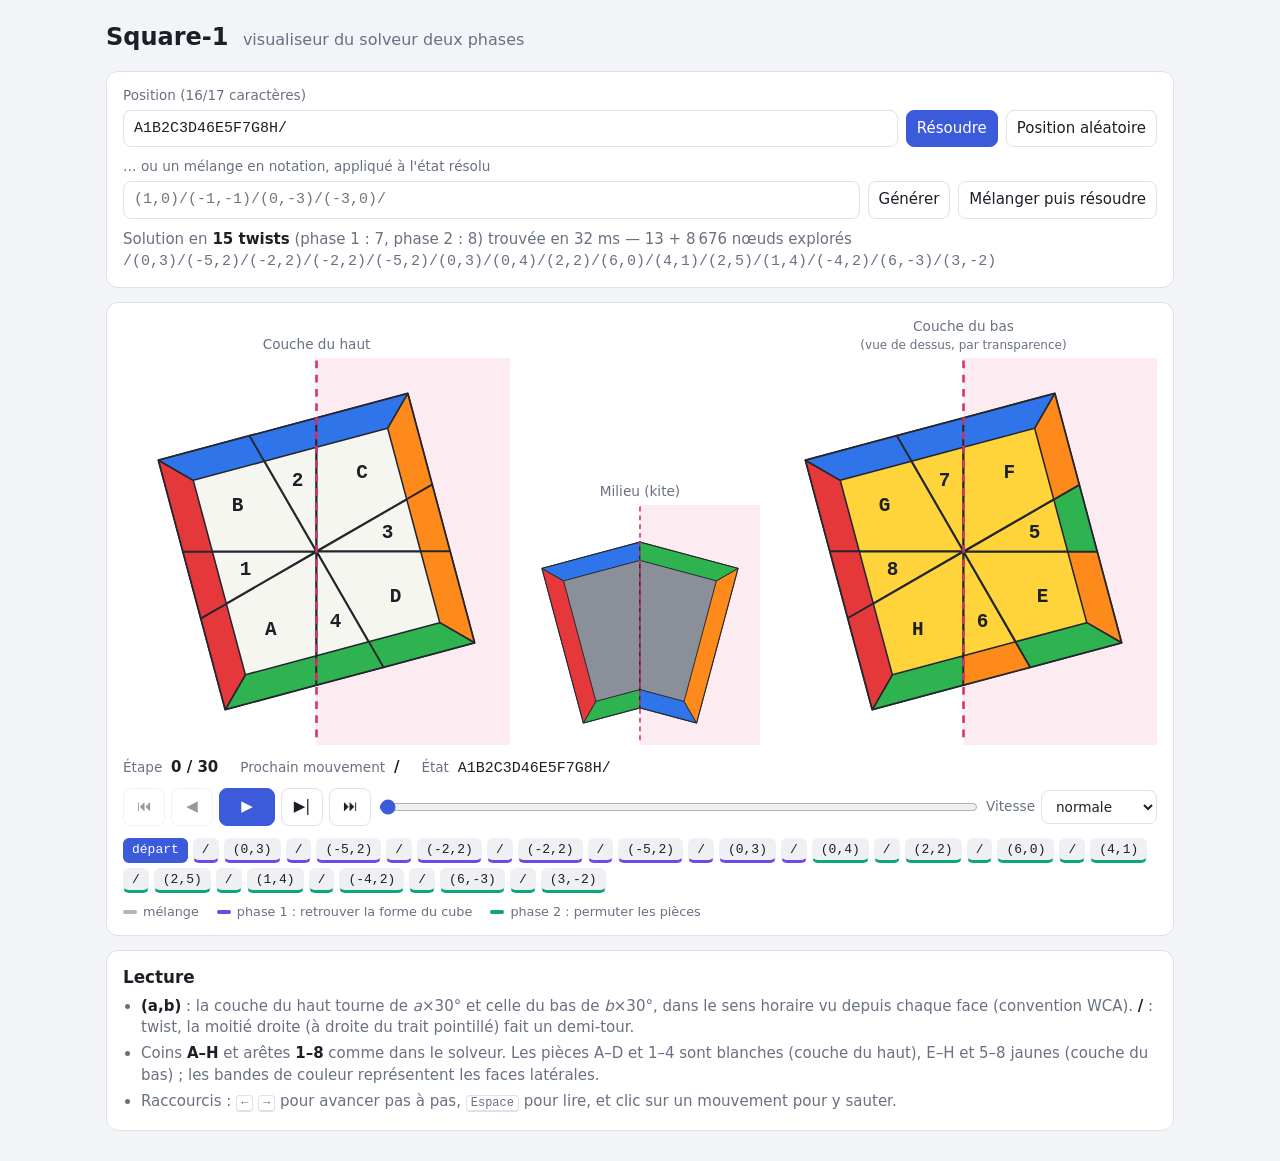
==== gui/index.html @ ebe66cd8 "Ajoute une interface graphique web qui anime les solutions du solveur Le solveur C est compilé en We" ====
<!doctype html>
<html lang="fr">
<head>
  <meta charset="utf-8">
  <meta name="viewport" content="width=device-width, initial-scale=1">
  <title>Square-1 Visualiseur</title>
  <link rel="stylesheet" href="style.css">
</head>
<body>
  <header>
    <h1>Square-1 <span>visualiseur du solveur deux phases</span></h1>
  </header>

  <main>
    <section class="card inputs">
      <div class="field">
        <label for="pos">Position (16/17 caractères)</label>
        <div class="row">
          <input id="pos" spellcheck="false" autocomplete="off" value="A1B2C3D46E5F7G8H/">
          <button id="btn-solve" class="primary">Résoudre</button>
          <button id="btn-random">Position aléatoire</button>
        </div>
      </div>
      <div class="field">
        <label for="scramble">… ou un mélange en notation, appliqué à l'état résolu</label>
        <div class="row">
          <input id="scramble" spellcheck="false" autocomplete="off" placeholder="(1,0)/(-1,-1)/(0,-3)/(-3,0)/">
          <button id="btn-gen" title="Génère un mélange aléatoire valide (12 twists)">Générer</button>
          <button id="btn-scramble">Mélanger puis résoudre</button>
        </div>
      </div>
      <p id="status" class="status">Chargement du solveur…</p>
    </section>

    <section class="card viewer">
      <div class="views">
        <figure>
          <figcaption>Couche du haut</figcaption>
          <svg id="svg-top" viewBox="-150 -150 300 300" role="img" aria-label="Couche du haut"></svg>
        </figure>
        <figure class="mid">
          <figcaption>Milieu <span id="mid-label"></span></figcaption>
          <svg id="svg-mid" viewBox="-150 -150 300 300" role="img" aria-label="Couche médiane"></svg>
        </figure>
        <figure>
          <figcaption>Couche du bas <small>(vue de dessus, par transparence)</small></figcaption>
          <svg id="svg-bot" viewBox="-150 -150 300 300" role="img" aria-label="Couche du bas"></svg>
        </figure>
      </div>

      <div class="now">
        <div><span class="k">Étape</span> <b id="step-count">0 / 0</b></div>
        <div><span class="k">Prochain mouvement</span> <b id="next-move">—</b></div>
        <div class="grow"><span class="k">État</span> <code id="state-str">—</code></div>
      </div>

      <div class="player">
        <button id="btn-first" title="Début (Origine)">⏮</button>
        <button id="btn-prev" title="Étape précédente (←)">◀</button>
        <button id="btn-play" class="primary play" title="Lecture / pause (Espace)">▶</button>
        <button id="btn-next" title="Étape suivante (→)">▶|</button>
        <button id="btn-last" title="Fin (Fin)">⏭</button>
        <input id="timeline" type="range" min="0" max="0" value="0" aria-label="Position dans la solution">
        <label class="speed">Vitesse
          <select id="speed">
            <option value="1400">lente</option>
            <option value="700" selected>normale</option>
            <option value="350">rapide</option>
            <option value="150">très rapide</option>
          </select>
        </label>
      </div>

      <div id="moves" class="moves" aria-label="Liste des mouvements"></div>
      <div class="legend">
        <span><i class="sw scramble"></i>mélange</span>
        <span><i class="sw p1"></i>phase 1 : retrouver la forme du cube</span>
        <span><i class="sw p2"></i>phase 2 : permuter les pièces</span>
      </div>
    </section>

    <section class="card help">
      <h2>Lecture</h2>
      <ul>
        <li><b>(a,b)</b> : la couche du haut tourne de <i>a</i>×30° et celle du bas de <i>b</i>×30°, dans le sens horaire vu depuis chaque face (convention WCA). <b>/</b> : twist, la moitié droite (à droite du trait pointillé) fait un demi-tour.</li>
        <li>Coins <b>A–H</b> et arêtes <b>1–8</b> comme dans le solveur. Les pièces A–D et 1–4 sont blanches (couche du haut), E–H et 5–8 jaunes (couche du bas) ; les bandes de couleur représentent les faces latérales.</li>
        <li>Raccourcis : <kbd>←</kbd> <kbd>→</kbd> pour avancer pas à pas, <kbd>Espace</kbd> pour lire, et clic sur un mouvement pour y sauter.</li>
      </ul>
    </section>
  </main>

  <script src="sq1-wasm.js"></script>
  <script src="app.js"></script>
</body>
</html>
---- gui/style.css ----
:root {
  --bg: #f3f4f7;
  --card: #ffffff;
  --text: #1c1f26;
  --muted: #687082;
  --border: #dde1e8;
  --accent: #3b5bdb;
  --accent-text: #ffffff;
  --stroke: #23262d;
  --slice: #d6336c;
  --p1: #7048e8;
  --p2: #0ca678;
  --scramble: #adb5bd;
  --error: #c92a2a;
  --chip: #eef0f4;
}
@media (prefers-color-scheme: dark) {
  :root:not([data-theme="light"]) {
    --bg: #14161b;
    --card: #1d2027;
    --text: #e6e8ee;
    --muted: #9aa1b1;
    --border: #2e333d;
    --accent: #5c7cfa;
    --stroke: #0b0c0f;
    --chip: #272b34;
    --error: #ff6b6b;
  }
}
:root[data-theme="dark"] {
  --bg: #14161b;
  --card: #1d2027;
  --text: #e6e8ee;
  --muted: #9aa1b1;
  --border: #2e333d;
  --accent: #5c7cfa;
  --stroke: #0b0c0f;
  --chip: #272b34;
  --error: #ff6b6b;
}

* { box-sizing: border-box; }
body {
  margin: 0;
  background: var(--bg);
  color: var(--text);
  font: 15px/1.45 system-ui, -apple-system, "Segoe UI", Roboto, sans-serif;
}
header { max-width: 1100px; margin: 0 auto; padding: 20px 16px 4px; }
h1 { margin: 0; font-size: 1.5rem; }
h1 span { color: var(--muted); font-weight: 400; font-size: 1rem; margin-left: 6px; }
h2 { margin: 0 0 6px; font-size: 1.05rem; }
main { max-width: 1100px; margin: 0 auto; padding: 12px 16px 32px; display: grid; gap: 14px; }

.card { background: var(--card); border: 1px solid var(--border); border-radius: 12px; padding: 14px 16px; }

.field { margin-bottom: 10px; }
.field label { display: block; font-size: .85rem; color: var(--muted); margin-bottom: 4px; }
.row { display: flex; gap: 8px; flex-wrap: wrap; }
.row input { flex: 1 1 220px; min-width: 0; }

input, select, button {
  font: inherit;
  color: var(--text);
  background: var(--card);
  border: 1px solid var(--border);
  border-radius: 8px;
  padding: 7px 10px;
}
input { font-family: ui-monospace, "SF Mono", Menlo, Consolas, monospace; }
button { cursor: pointer; }
button:hover:not(:disabled) { border-color: var(--accent); }
button:disabled { opacity: .45; cursor: default; }
button.primary { background: var(--accent); color: var(--accent-text); border-color: var(--accent); }
.status { margin: 4px 0 0; color: var(--muted); min-height: 1.4em; }
.status.error { color: var(--error); }
.status b { color: var(--text); }

.views { display: grid; grid-template-columns: 1fr .62fr 1fr; gap: 10px; align-items: end; }
figure { margin: 0; text-align: center; }
figcaption { font-size: .85rem; color: var(--muted); margin-bottom: 4px; }
figcaption small { display: block; font-size: .75rem; }
svg { width: 100%; height: auto; display: block; overflow: visible; }
.mid svg { max-width: 240px; margin: 0 auto; }

svg .piece { stroke: var(--stroke); stroke-width: 1.6; stroke-linejoin: round; }
svg .sticker { stroke: var(--stroke); stroke-width: 1.2; stroke-linejoin: round; }
svg .lbl { font: 600 15px ui-monospace, Menlo, Consolas, monospace; fill: #1c1f26; text-anchor: middle; dominant-baseline: central; pointer-events: none; }
svg .slice { stroke: var(--slice); stroke-width: 2; stroke-dasharray: 6 5; }
svg .half { fill: var(--slice); opacity: .09; }
svg .midpiece { fill: #8a8f99; stroke: var(--stroke); stroke-width: 1.6; }
svg .unknown { fill: none; stroke: var(--muted); stroke-dasharray: 4 4; }

.now { display: flex; flex-wrap: wrap; gap: 6px 22px; margin: 12px 0 8px; align-items: baseline; }
.now .k { color: var(--muted); font-size: .85rem; margin-right: 4px; }
.now .grow { flex: 1 1 260px; }
code { font-family: ui-monospace, Menlo, Consolas, monospace; overflow-wrap: anywhere; }

.player { display: flex; gap: 6px; align-items: center; flex-wrap: wrap; }
.player button { min-width: 42px; }
.player .play { min-width: 56px; }
#timeline { flex: 1 1 180px; padding: 0; accent-color: var(--accent); }
.speed { font-size: .85rem; color: var(--muted); display: flex; gap: 6px; align-items: center; }

.moves { display: flex; flex-wrap: wrap; gap: 5px; margin-top: 12px; }
.chip {
  font: 13px ui-monospace, Menlo, Consolas, monospace;
  padding: 3px 8px;
  border-radius: 6px;
  border: 1px solid transparent;
  border-bottom: 3px solid var(--scramble);
  background: var(--chip);
  color: var(--text);
}
.chip.p1 { border-bottom-color: var(--p1); }
.chip.p2 { border-bottom-color: var(--p2); }
.chip.start { border-bottom-color: var(--muted); }
.chip.done { opacity: .55; }
.chip.active { opacity: 1; border-color: var(--accent); background: var(--accent); color: var(--accent-text); }

.legend { display: flex; flex-wrap: wrap; gap: 4px 18px; margin-top: 10px; font-size: .8rem; color: var(--muted); }
.sw { display: inline-block; width: 14px; height: 4px; border-radius: 2px; margin-right: 6px; vertical-align: middle; background: var(--scramble); }
.sw.p1 { background: var(--p1); }
.sw.p2 { background: var(--p2); }

.help ul { margin: 0; padding-left: 18px; color: var(--muted); }
.help li { margin: 4px 0; }
.help b { color: var(--text); }
kbd { font: 12px ui-monospace, Menlo, monospace; border: 1px solid var(--border); border-bottom-width: 2px; border-radius: 4px; padding: 0 4px; }

@media (max-width: 720px) {
  .views { grid-template-columns: 1fr 1fr; }
  .views .mid { grid-column: 1 / -1; order: 3; }
  .mid svg { max-width: 160px; }
}
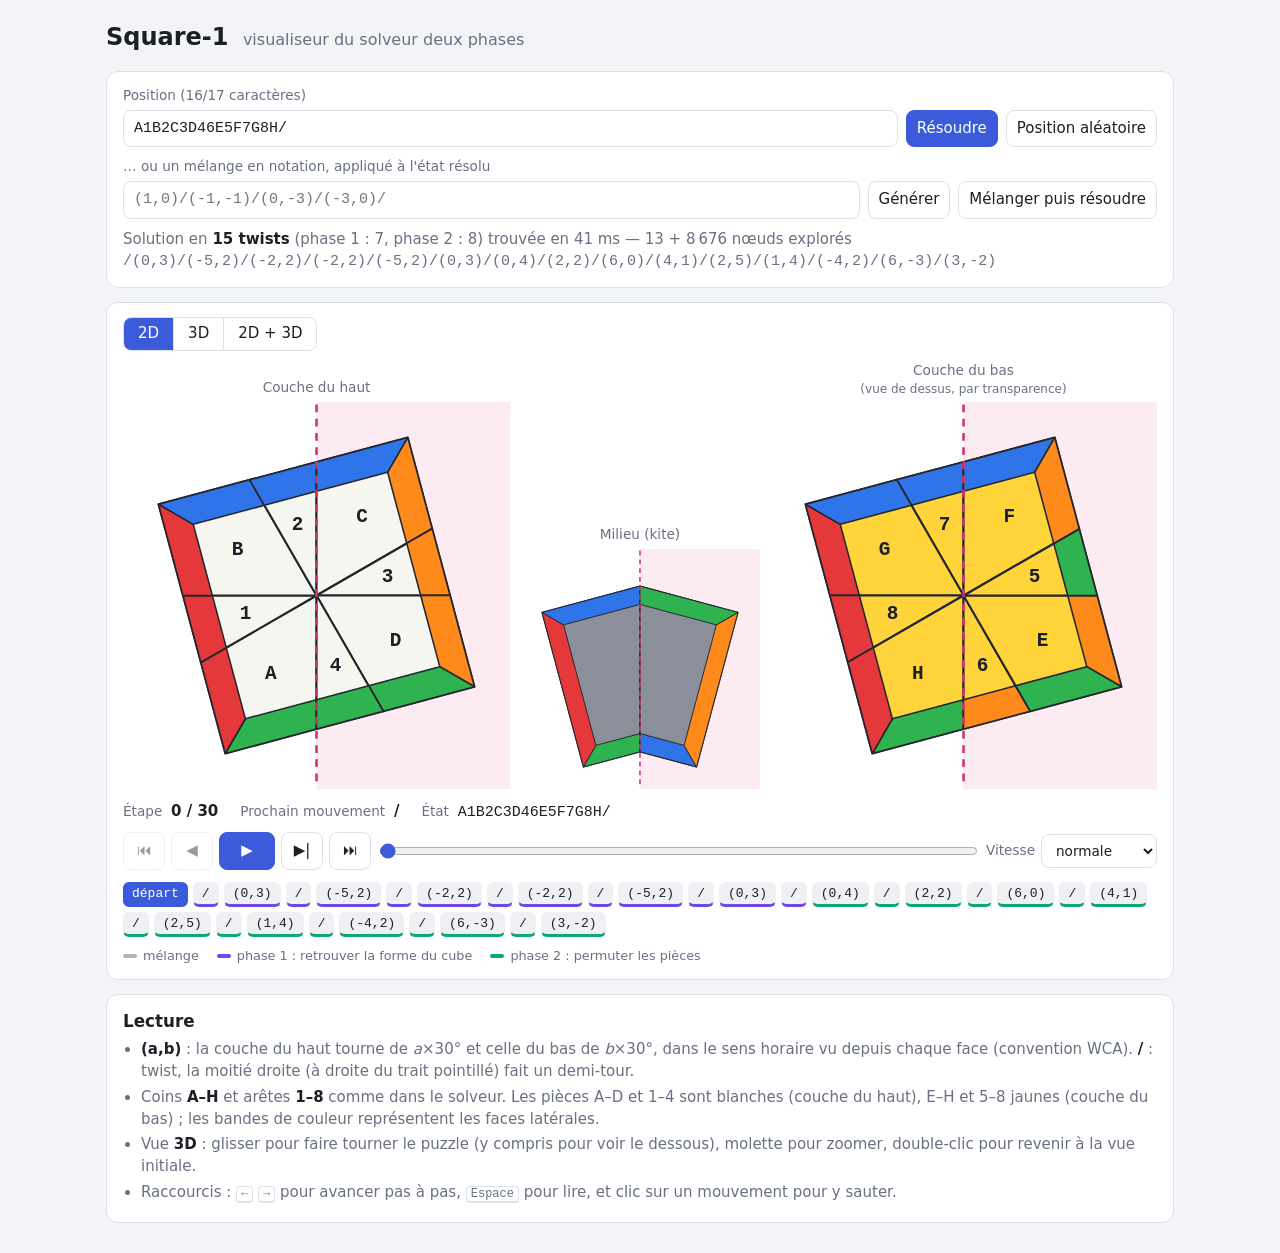
==== commit d0f7d080: "Ajoute une vue 3D animée au visualiseur Nouveau sélecteur 2D / 3D / 2D + 3D. La vue 3D (three.js r14" ====
--- a/gui/index.html
+++ b/gui/index.html
@@ -33,6 +33,14 @@
     </section>
 
     <section class="card viewer">
+      <div class="viewmode" role="group" aria-label="Type de vue">
+        <button data-mode="2d" aria-pressed="true">2D</button>
+        <button data-mode="3d" aria-pressed="false">3D</button>
+        <button data-mode="both" aria-pressed="false">2D + 3D</button>
+      </div>
+      <div id="view3d" class="view3d" hidden>
+        <p class="hint">Glisser pour tourner · molette pour zoomer · double-clic pour recentrer</p>
+      </div>
       <div class="views">
         <figure>
           <figcaption>Couche du haut</figcaption>
@@ -84,12 +92,15 @@
       <ul>
         <li><b>(a,b)</b> : la couche du haut tourne de <i>a</i>×30° et celle du bas de <i>b</i>×30°, dans le sens horaire vu depuis chaque face (convention WCA). <b>/</b> : twist, la moitié droite (à droite du trait pointillé) fait un demi-tour.</li>
         <li>Coins <b>A–H</b> et arêtes <b>1–8</b> comme dans le solveur. Les pièces A–D et 1–4 sont blanches (couche du haut), E–H et 5–8 jaunes (couche du bas) ; les bandes de couleur représentent les faces latérales.</li>
+        <li>Vue <b>3D</b> : glisser pour faire tourner le puzzle (y compris pour voir le dessous), molette pour zoomer, double-clic pour revenir à la vue initiale.</li>
         <li>Raccourcis : <kbd>←</kbd> <kbd>→</kbd> pour avancer pas à pas, <kbd>Espace</kbd> pour lire, et clic sur un mouvement pour y sauter.</li>
       </ul>
     </section>
   </main>
 
+  <script src="vendor/three.min.js"></script>
   <script src="sq1-wasm.js"></script>
   <script src="app.js"></script>
+  <script src="view3d.js"></script>
 </body>
 </html>
--- a/gui/style.css
+++ b/gui/style.css
@@ -76,6 +76,23 @@
 .status.error { color: var(--error); }
 .status b { color: var(--text); }
 
+.viewmode { display: inline-flex; border: 1px solid var(--border); border-radius: 8px; overflow: hidden; margin-bottom: 10px; }
+.viewmode button { border: 0; border-radius: 0; padding: 5px 14px; background: transparent; }
+.viewmode button + button { border-left: 1px solid var(--border); }
+.viewmode button[aria-pressed="true"] { background: var(--accent); color: var(--accent-text); }
+.view3d {
+  position: relative;
+  height: min(62vh, 520px);
+  min-height: 280px;
+  margin-bottom: 10px;
+  border-radius: 10px;
+  background: radial-gradient(ellipse at 50% 40%, var(--chip), var(--card) 75%);
+  touch-action: none;
+}
+.view3d canvas { width: 100%; height: 100%; display: block; cursor: grab; }
+.view3d canvas:active { cursor: grabbing; }
+.view3d .hint { position: absolute; left: 12px; bottom: 8px; margin: 0; font-size: .75rem; color: var(--muted); pointer-events: none; }
+[hidden] { display: none !important; }
 .views { display: grid; grid-template-columns: 1fr .62fr 1fr; gap: 10px; align-items: end; }
 figure { margin: 0; text-align: center; }
 figcaption { font-size: .85rem; color: var(--muted); margin-bottom: 4px; }
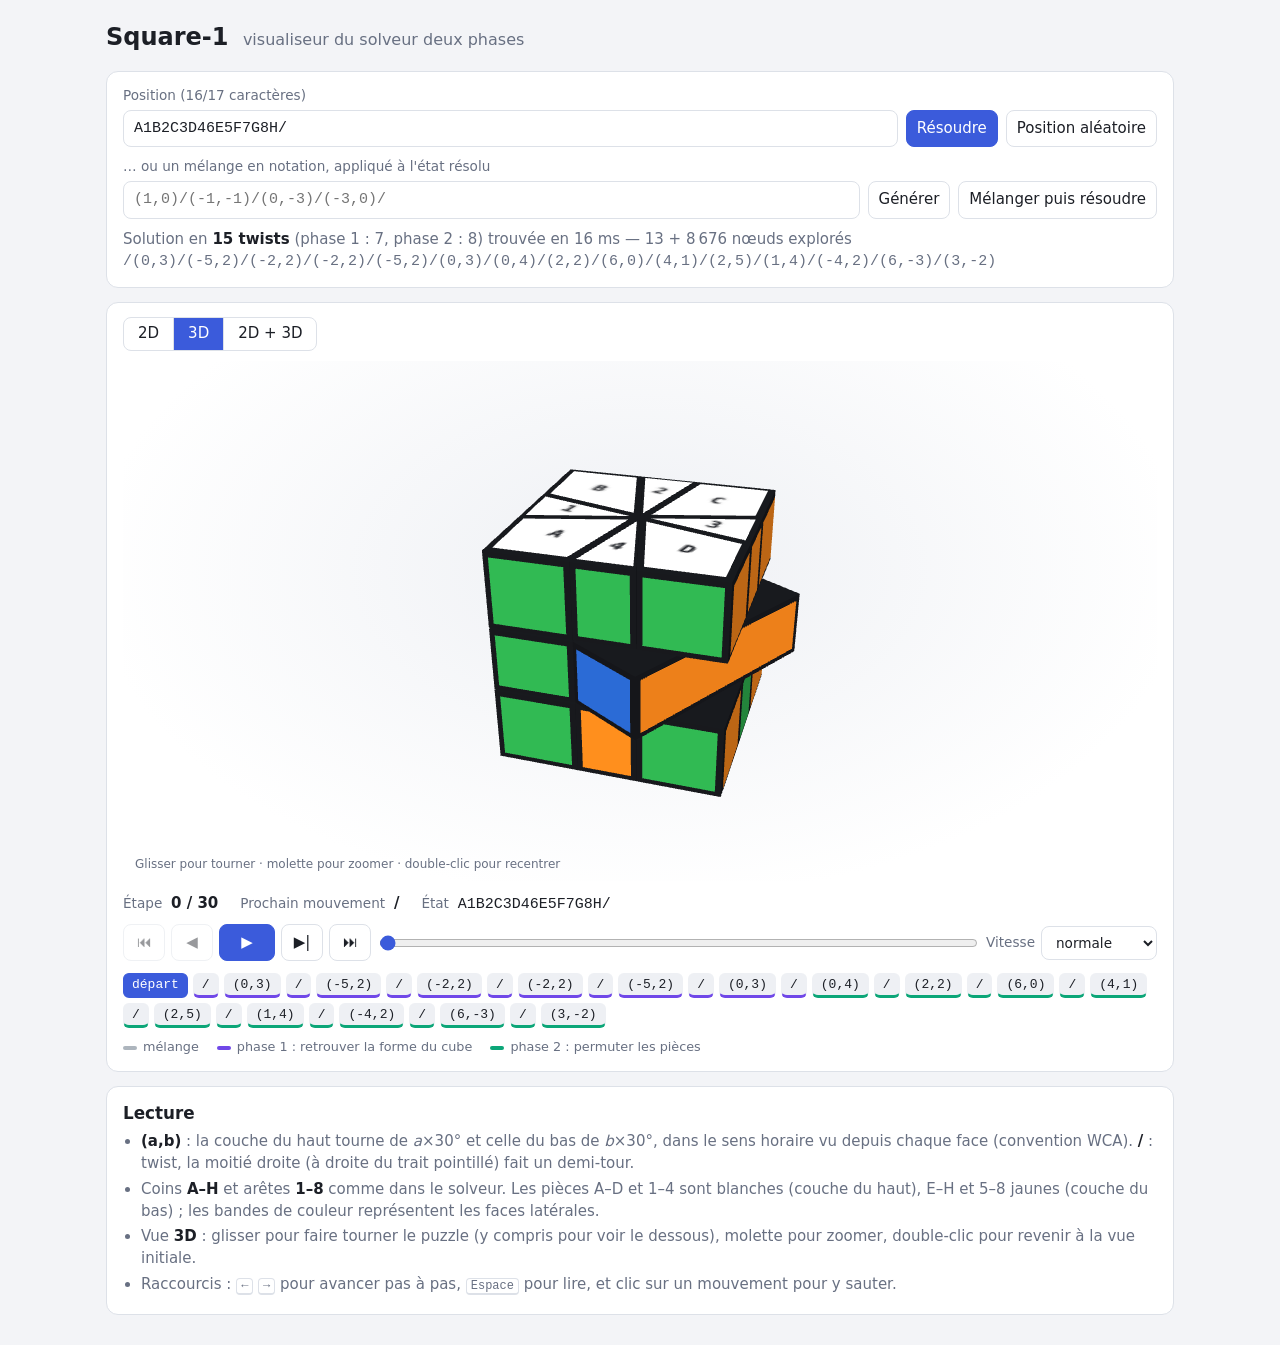
==== commit c0f7f935: "Vue 3D par défaut et fichier HTML unique à télécharger - La page s'ouvre en vue 3D, sauf si un autre" ====
--- a/gui/index.html
+++ b/gui/index.html
@@ -34,8 +34,8 @@
 
     <section class="card viewer">
       <div class="viewmode" role="group" aria-label="Type de vue">
-        <button data-mode="2d" aria-pressed="true">2D</button>
-        <button data-mode="3d" aria-pressed="false">3D</button>
+        <button data-mode="2d" aria-pressed="false">2D</button>
+        <button data-mode="3d" aria-pressed="true">3D</button>
         <button data-mode="both" aria-pressed="false">2D + 3D</button>
       </div>
       <div id="view3d" class="view3d" hidden>
